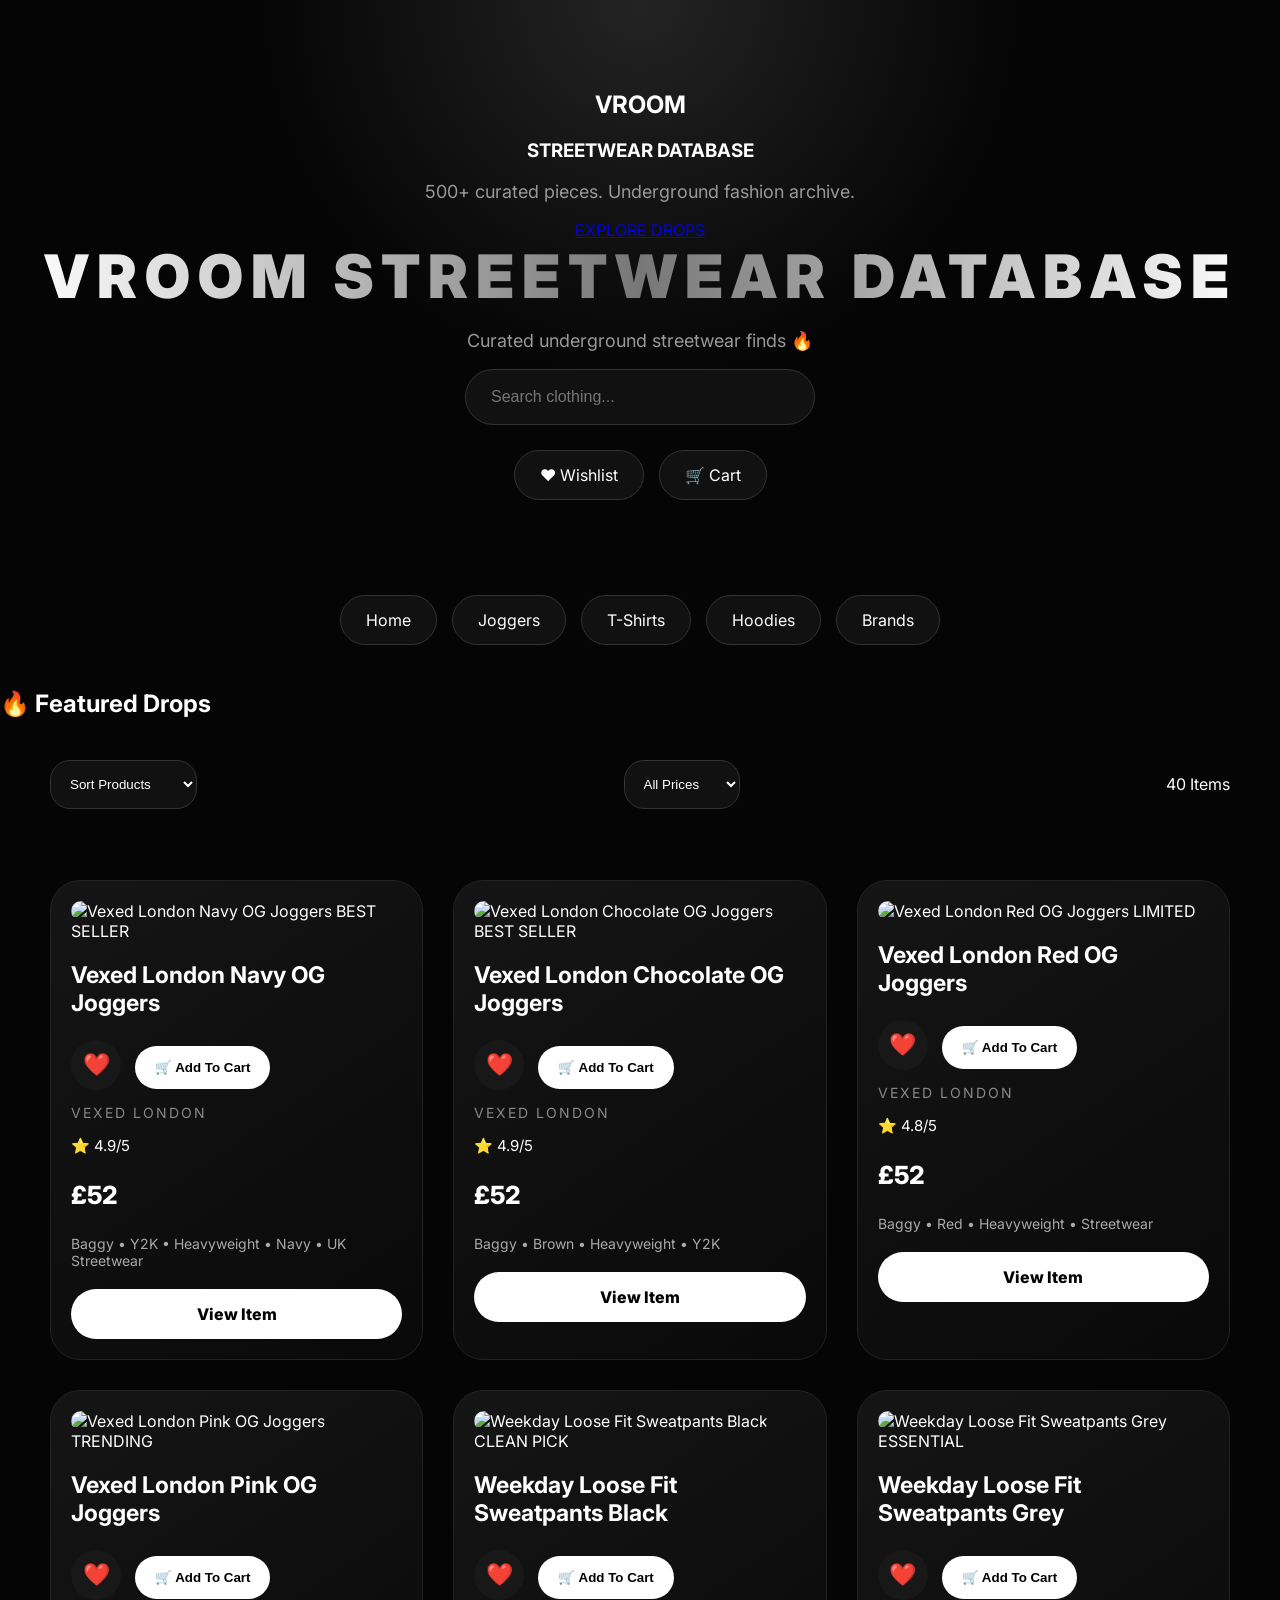
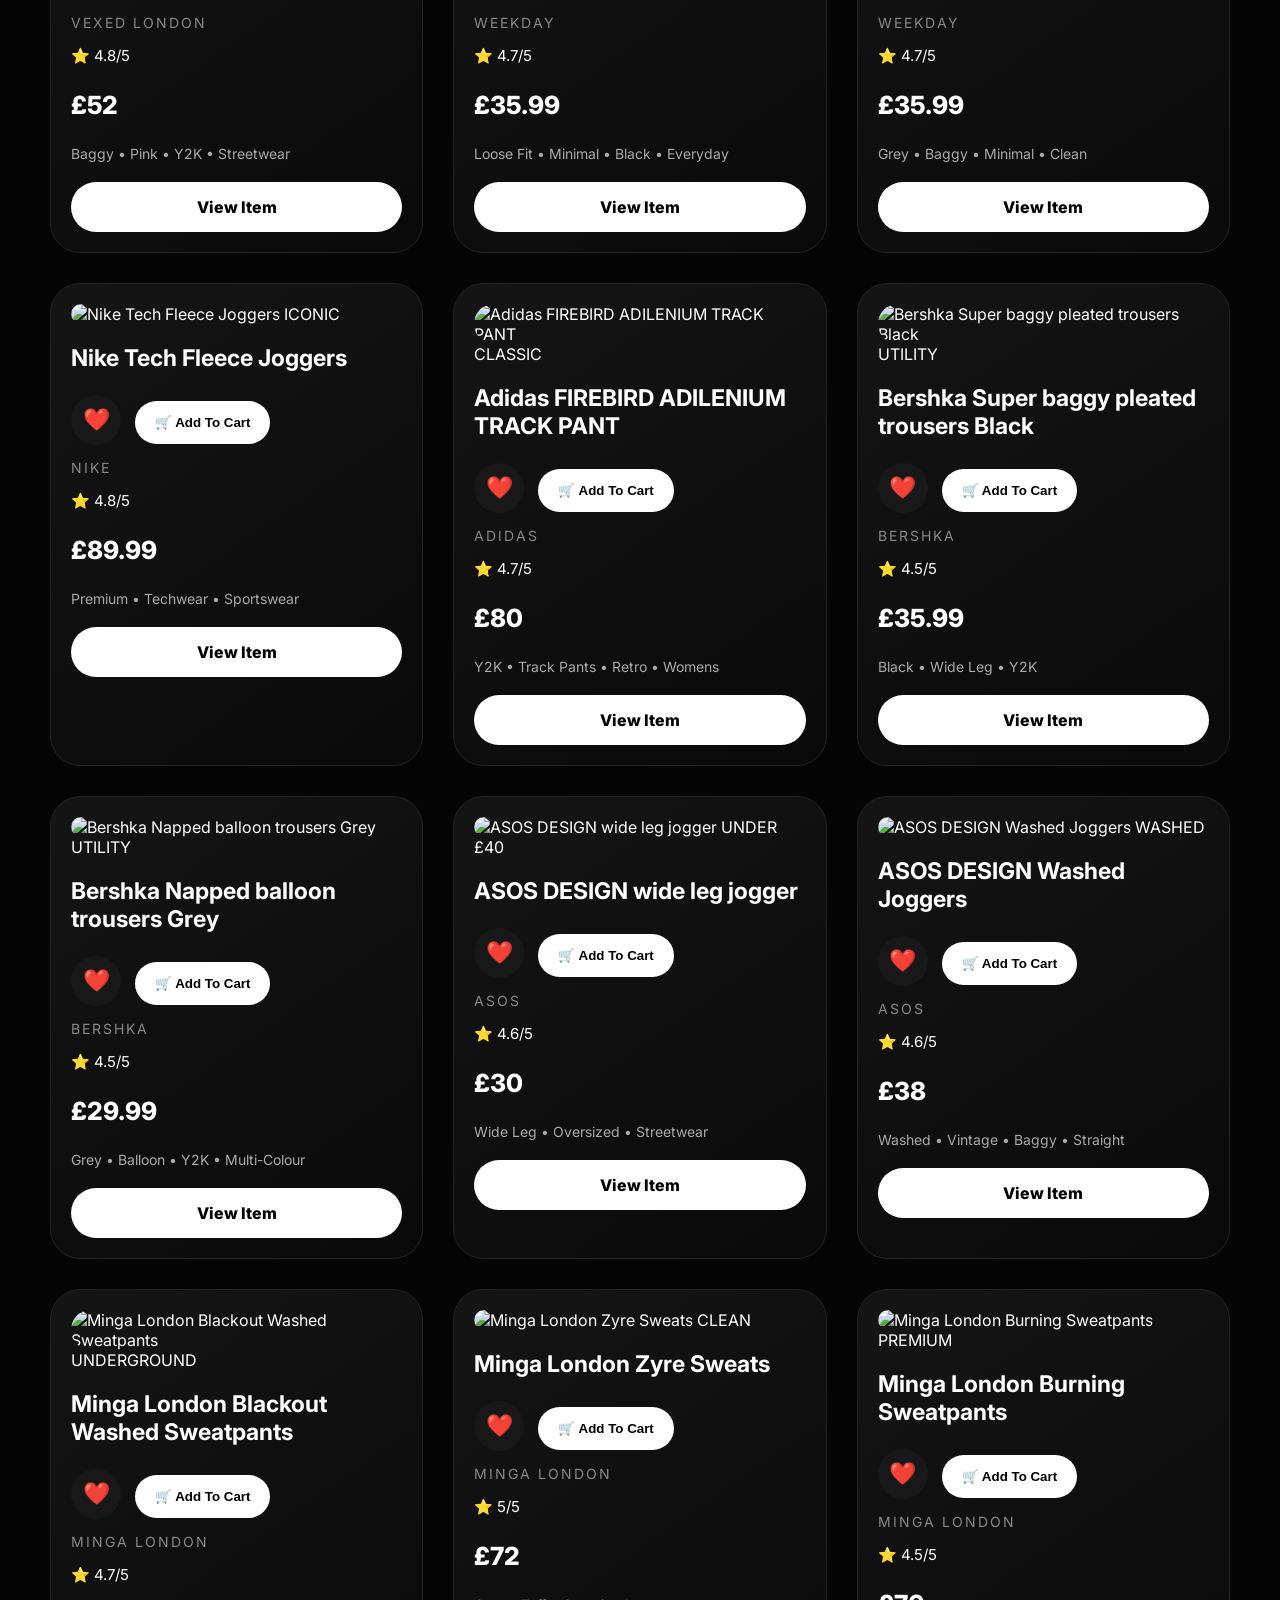
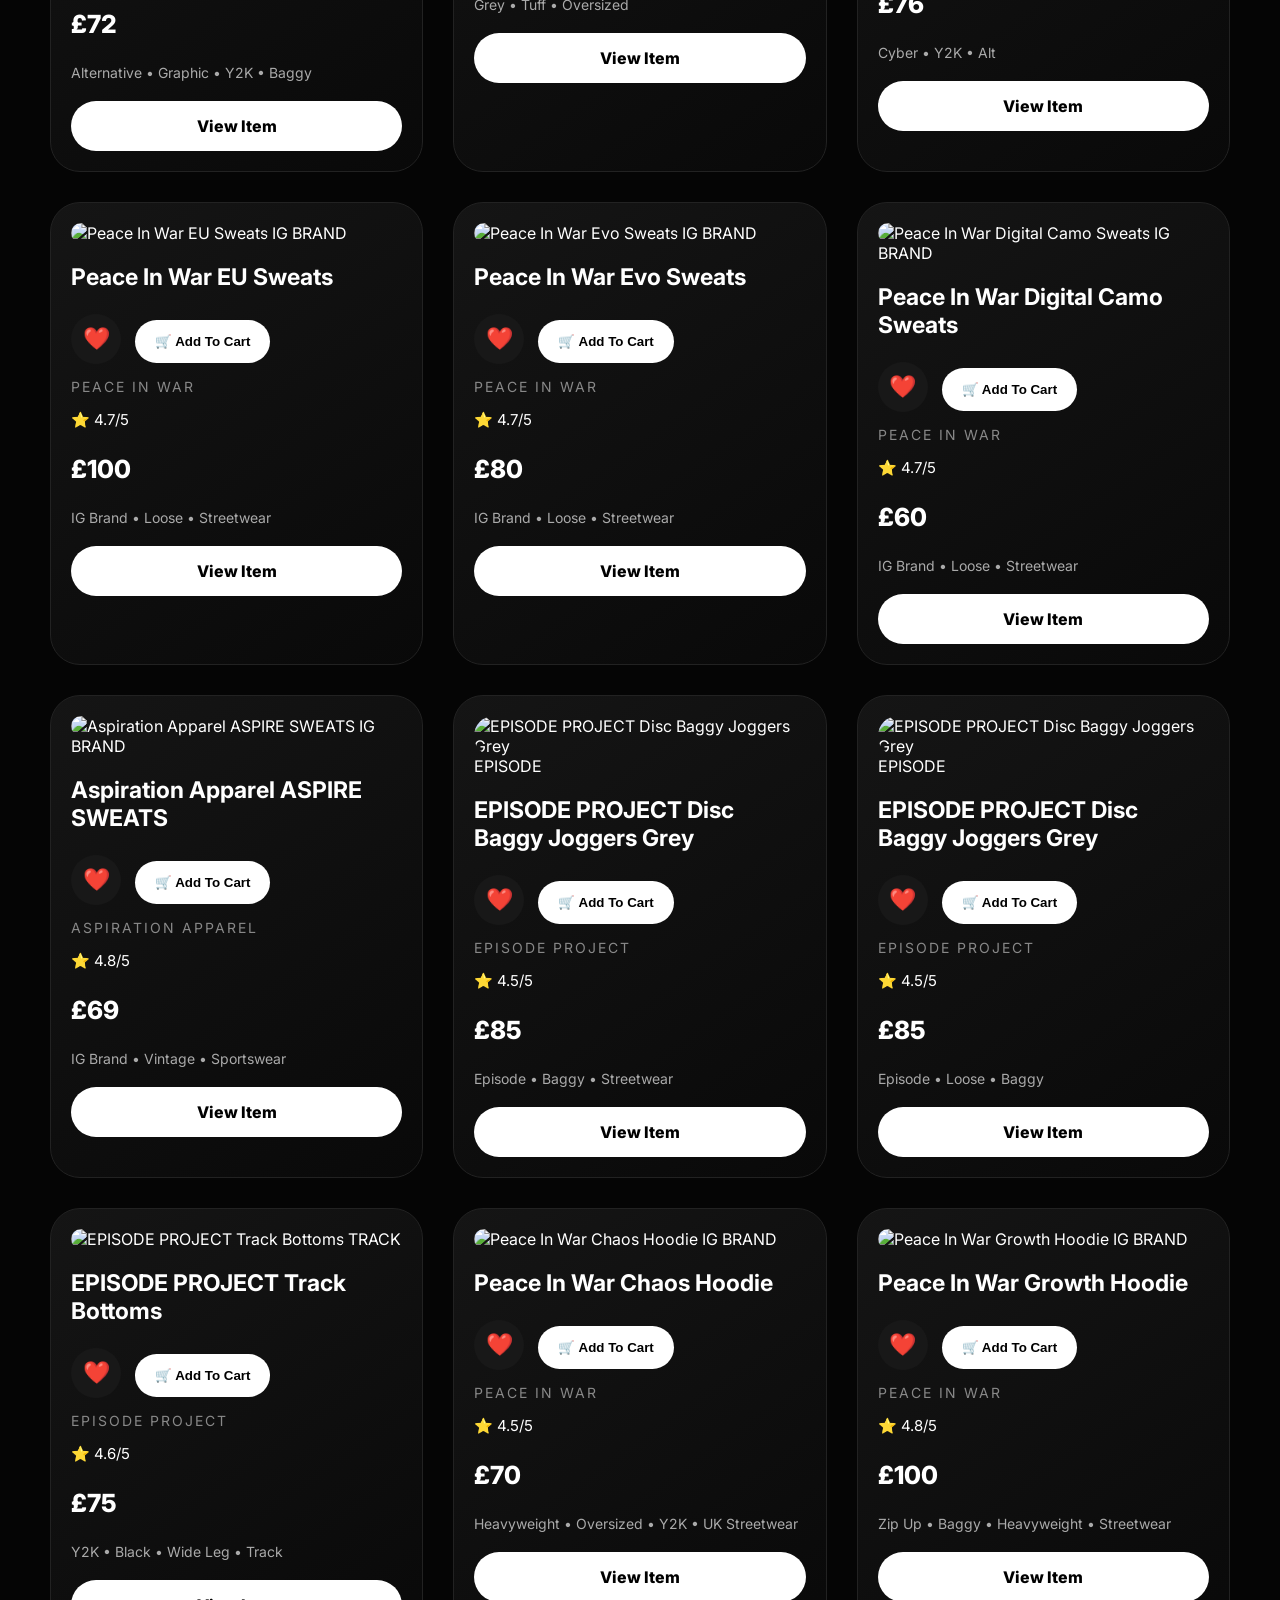
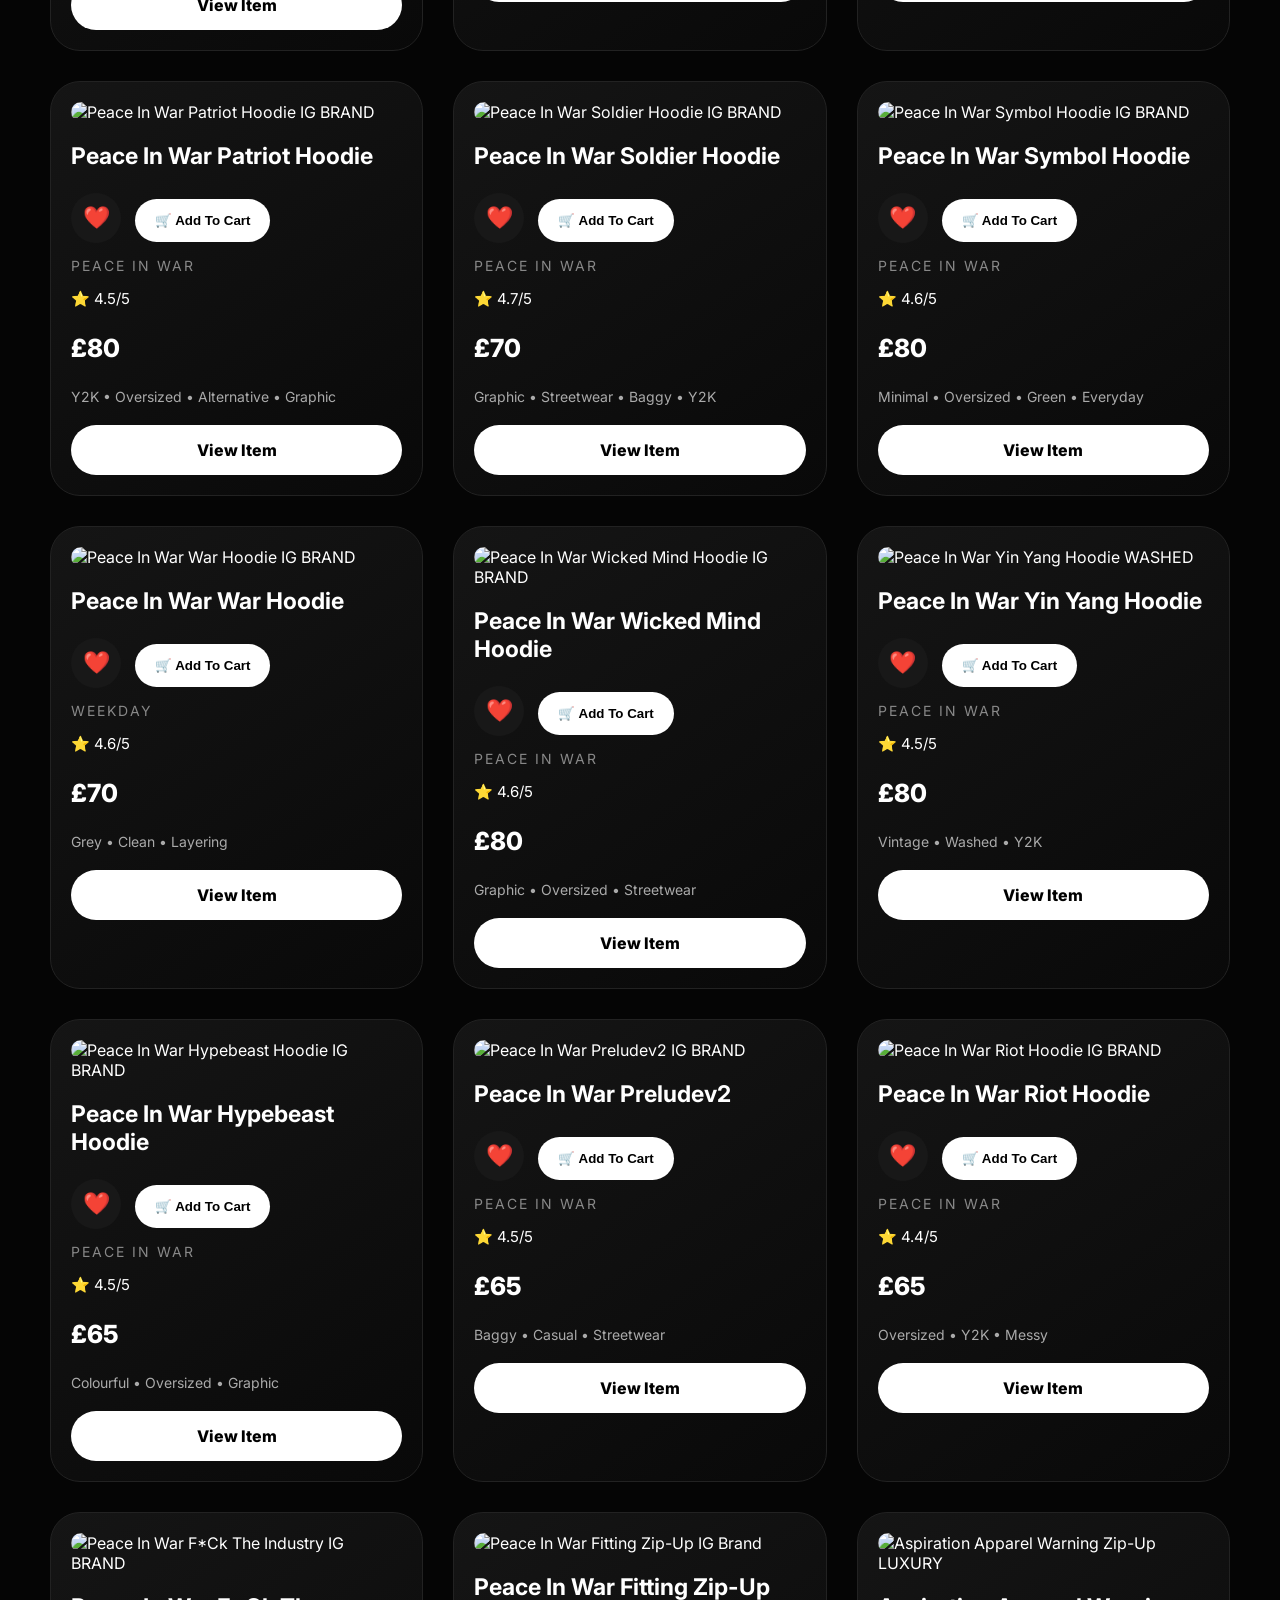
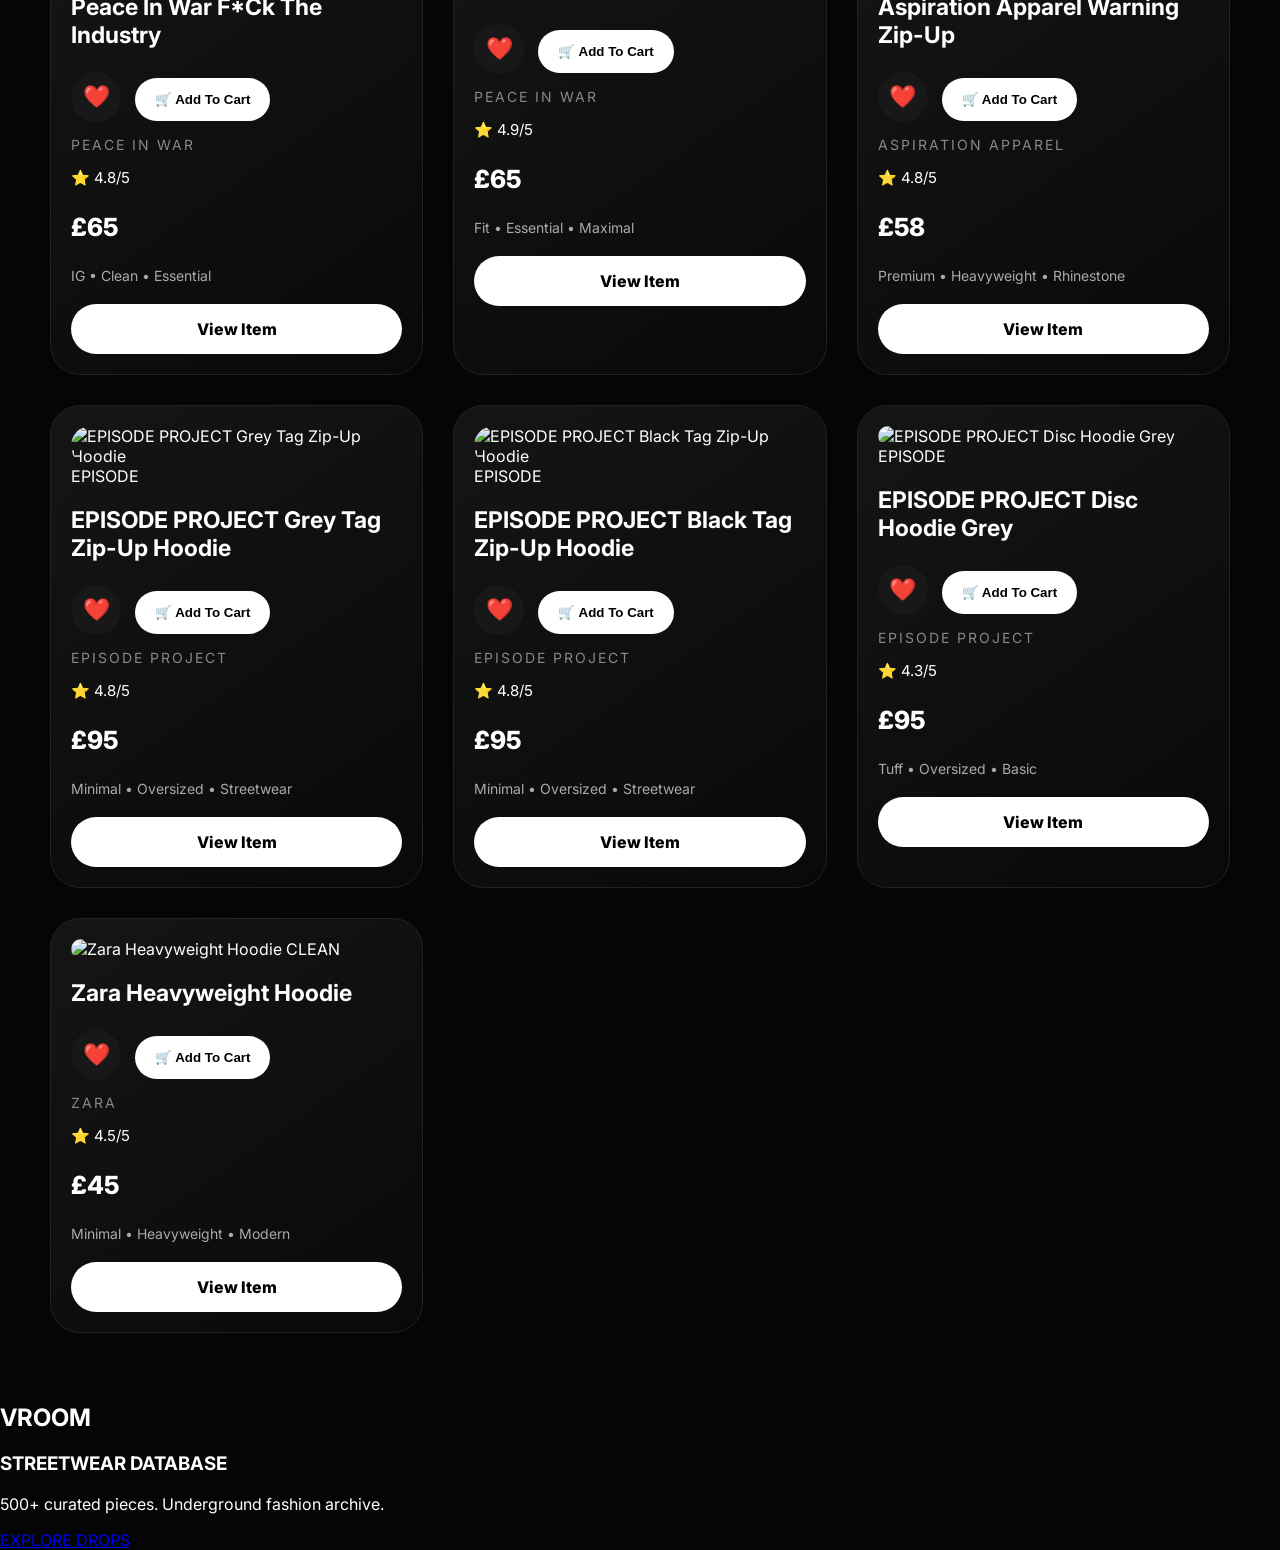
==== index.html @ 4688f082 "Add files via upload" ====
<!DOCTYPE html>
<html>

<head>

<title>VROOM STREETWEAR DATABASE</title>

<link rel="stylesheet" href="style.css">

<script src="products.js"></script>
<script defer src="script.js"></script>

</head>


<body>


<header>

<section class="hero-banner">


<div class="hero-text">

<h2>
VROOM
</h2>

<h3>
STREETWEAR DATABASE
</h3>

<p>
500+ curated pieces.
Underground fashion archive.
</p>


<a href="#product-container">
EXPLORE DROPS
</a>


</div>


</section>

<h1>VROOM STREETWEAR DATABASE</h1>

<p>Curated underground streetwear finds 🔥</p>


<input 
id="search" 
placeholder="Search clothing..." 
onkeyup="searchItems()"
>


<div class="top-buttons">

<a href="wishlist.html">
❤️ Wishlist
</a>

<a href="cart.html">
🛒 Cart
</a>

</div>


</header>



<nav>

<a href="index.html">
Home
</a>

<a href="joggers.html">
Joggers
</a>

<a href="tshirts.html">
T-Shirts
</a>

<a href="hoodies.html">
Hoodies
</a>

<a href="brands.html">
Brands
</a>

</nav>



<section class="hero">


<h2>🔥 Featured Drops</h2>


<div class="controls">

<select id="sort" onchange="sortProducts()">

<option value="default">
Sort Products
</option>

<option value="cheap">
Cheapest
</option>

<option value="expensive">
Most Expensive
</option>

<option value="rating">
Highest Rated
</option>

</select>


<select id="priceFilter" onchange="filterProducts()">

<option value="all">
All Prices
</option>

<option value="under25">
Under £25
</option>

<option value="under50">
Under £50
</option>

<option value="50to75">
£50 - £75
</option>

<option value="75to100">
£75 - £100
</option>

<option value="100plus">
£100+
</option>

</select>


<p id="count">
0 Items
</p>

</div>


<div class="cards" id="product-container">

</div>



</section>

<section class="hero-banner">

<div class="hero-text">

<h2>VROOM</h2>

<h3>STREETWEAR DATABASE</h3>

<p>500+ curated pieces. Underground fashion archive.</p>

<a href="#product-container">
EXPLORE DROPS
</a>

</div>

</section>



</body>

</html>
---- style.css ----
@import url('https://fonts.googleapis.com/css2?family=Inter:wght@400;600;800;900&display=swap');


*{
box-sizing:border-box;
}


body{

margin:0;
background:#050505;
color:white;
font-family:Inter,Arial,sans-serif;

}


/* BACKGROUND EFFECT */

body::before{

content:"";
position:fixed;
inset:0;
background:
radial-gradient(circle at top,#242424 0%,transparent 35%);

z-index:-1;

}



/* HEADER */

header{

text-align:center;
padding:70px 20px;

}


h1{

font-size:60px;
font-weight:900;
letter-spacing:8px;
margin:0;

background:linear-gradient(
90deg,
white,
#777,
white
);

background-clip:text;
-webkit-background-clip:text;
color:transparent;

}


header p{

color:#999;
font-size:18px;

}



/* SEARCH */

input{

background:#111;
border:1px solid #333;

color:white;

padding:18px 25px;

width:350px;
max-width:90%;

border-radius:50px;

font-size:16px;

outline:none;

transition:.3s;

}


input:focus{

border-color:white;
transform:scale(1.03);

}



/* NAV */

nav{

display:flex;
justify-content:center;
flex-wrap:wrap;
gap:15px;

padding:25px;

}


nav a,
.top-buttons a{

text-decoration:none;
color:white;

background:#111;

border:1px solid #333;

padding:14px 25px;

border-radius:40px;

transition:.3s;

}



nav a:hover,
.top-buttons a:hover{

background:white;
color:black;

transform:translateY(-5px);

}



/* TOP BUTTONS */

.top-buttons{

margin-top:25px;

display:flex;

justify-content:center;

gap:15px;

}



/* CONTROLS */


.controls{

display:flex;

justify-content:space-between;

align-items:center;

padding:20px 50px;

}



select{

background:#111;

color:white;

border:1px solid #333;

padding:15px;

border-radius:20px;

}



/* PRODUCT GRID */


.cards{

display:grid;

grid-template-columns:
repeat(auto-fit,minmax(280px,1fr));

gap:30px;

padding:50px;

}



/* PRODUCT CARD */


.card{

background:

linear-gradient(
145deg,
#151515,
#090909
);

border:1px solid #222;

border-radius:30px;

padding:20px;

overflow:hidden;

transition:.4s;

position:relative;

}



.card:hover{

transform:
translateY(-12px)
scale(1.02);


border-color:#666;


box-shadow:
0 20px 50px rgba(0,0,0,.7);

}



/* IMAGE */


.card img{

width:100%;

height:350px;

object-fit:cover;

border-radius:25px;

}



/* TEXT */


.card h3{

font-size:23px;

margin-top:20px;

}


.brand{

color:#888;

font-size:14px;

text-transform:uppercase;

letter-spacing:2px;

}


.rating{

font-size:15px;

}


.price{

font-size:25px;

font-weight:800;

}


.tags{

color:#aaa;

font-size:14px;

}



/* BUTTONS */


.card button{

border:none;

cursor:pointer;

}



.fav{

background:#181818;

color:white;

font-size:22px;

border-radius:50%;

width:50px;

height:50px;

transition:.3s;

}



.fav:hover{

transform:scale(1.2);

}



.fav.active{

background:#ff2d55;

}



.cart-btn{

background:white;

color:black;

padding:14px 20px;

border-radius:30px;

font-weight:700;

margin-left:10px;

transition:.3s;

}



.cart-btn:hover{

transform:scale(1.05);

}



/* BUY BUTTON */


.card a{

display:block;

text-align:center;

margin-top:20px;

padding:15px;

border-radius:30px;

background:white;

color:black;

font-weight:800;

text-decoration:none;

transition:.3s;

}


.card a:hover{

background:#aaa;

}



/* MOBILE */


@media(max-width:700px){


h1{

font-size:35px;

letter-spacing:4px;

}


.cards{

padding:20px;

}


.controls{

padding:20px;

}


.card img{

height:280px;

}
/* ANIMATED BACKGROUND */

body::after{

content:"";

position:fixed;

width:100%;
height:100%;

top:0;
left:0;

background-image:
linear-gradient(
rgba(255,255,255,.03) 1px,
transparent 1px
),
linear-gradient(
90deg,
rgba(255,255,255,.03) 1px,
transparent 1px
);

background-size:40px 40px;

animation:gridMove 15s linear infinite;

pointer-events:none;

z-index:-1;

}


@keyframes gridMove{

from{
transform:translateY(0);
}

to{
transform:translateY(40px);
}

}
.hero-banner{

height:500px;

margin:40px;

border-radius:40px;

background:

linear-gradient(
rgba(0,0,0,.5),
rgba(0,0,0,.8)
),

url("https://picsum.photos/1600/900");


background-size:cover;

display:flex;

align-items:center;

justify-content:center;

text-align:center;

overflow:hidden;

}



.hero-text h2{

font-size:100px;

letter-spacing:20px;

margin:0;

}


.hero-text h3{

font-size:35px;

letter-spacing:8px;

}



.hero-text p{

color:#aaa;

font-size:20px;

}



.hero-text a{

display:inline-block;

margin-top:25px;

padding:18px 40px;

background:white;

color:black;

border-radius:40px;

font-weight:900;

text-decoration:none;

}

.controls{

display:flex;

justify-content:center;

align-items:center;

gap:20px;

margin:30px 0;

flex-wrap:wrap;

}


.controls select{

background:#111;

color:white;

border:1px solid #333;

padding:12px 18px;

border-radius:15px;

font-size:15px;

cursor:pointer;

transition:.25s;

}


.controls select:hover{

background:#1a1a1a;

border-color:#666;

}


#count{

background:#111;

padding:12px 18px;

border-radius:15px;

border:1px solid #333;

font-weight:bold;

}
}
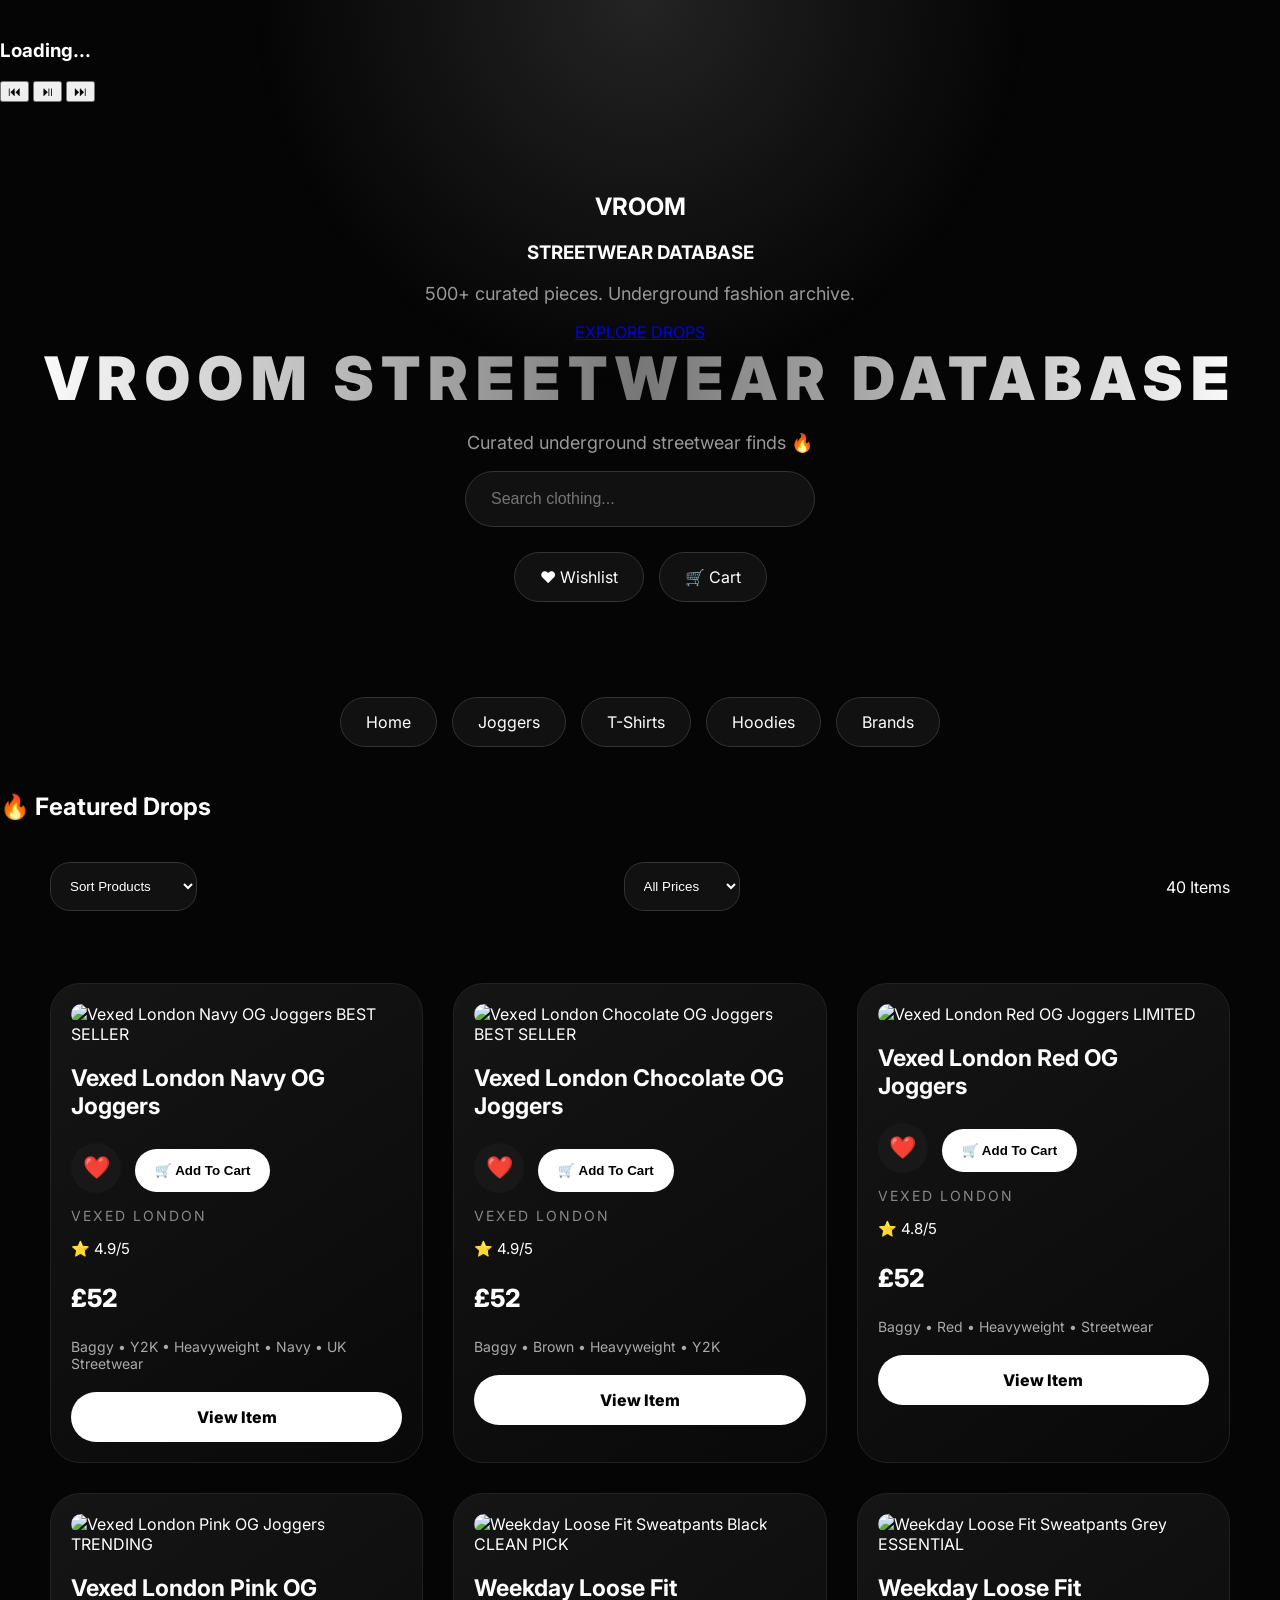
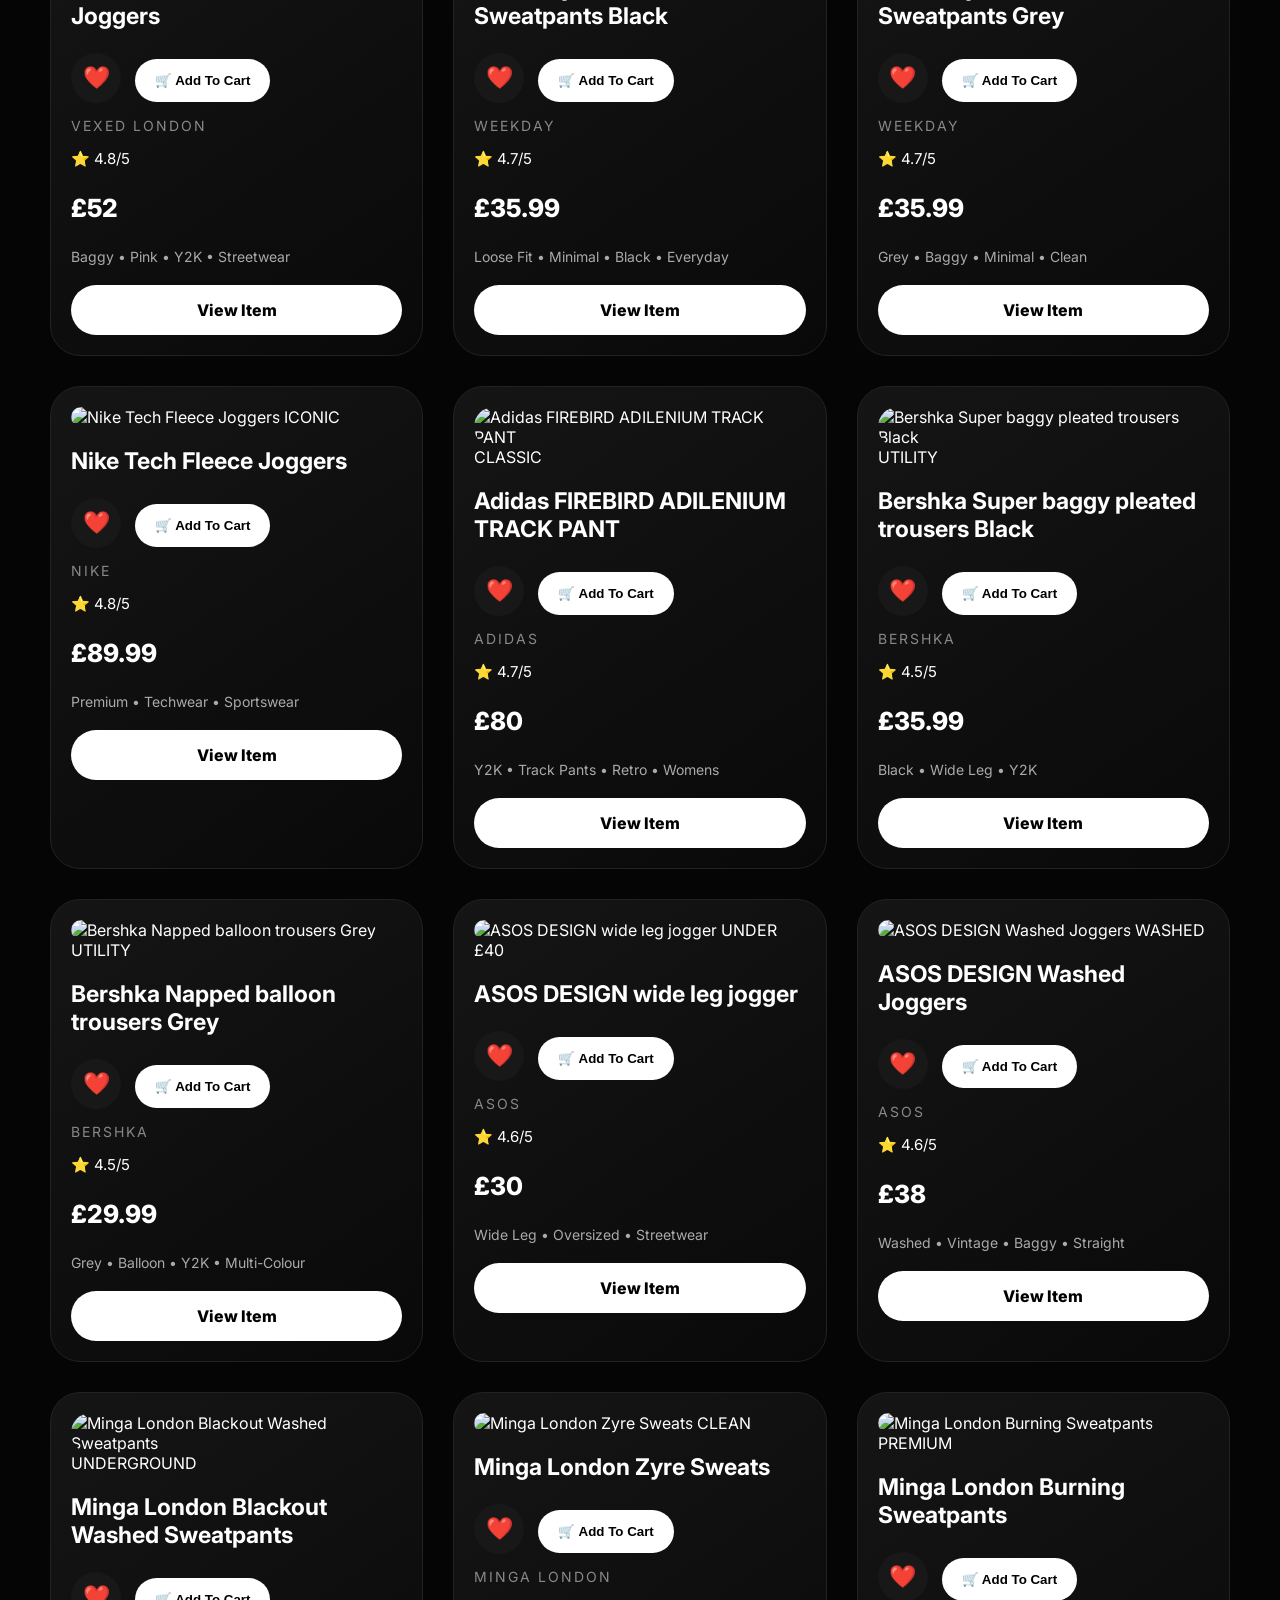
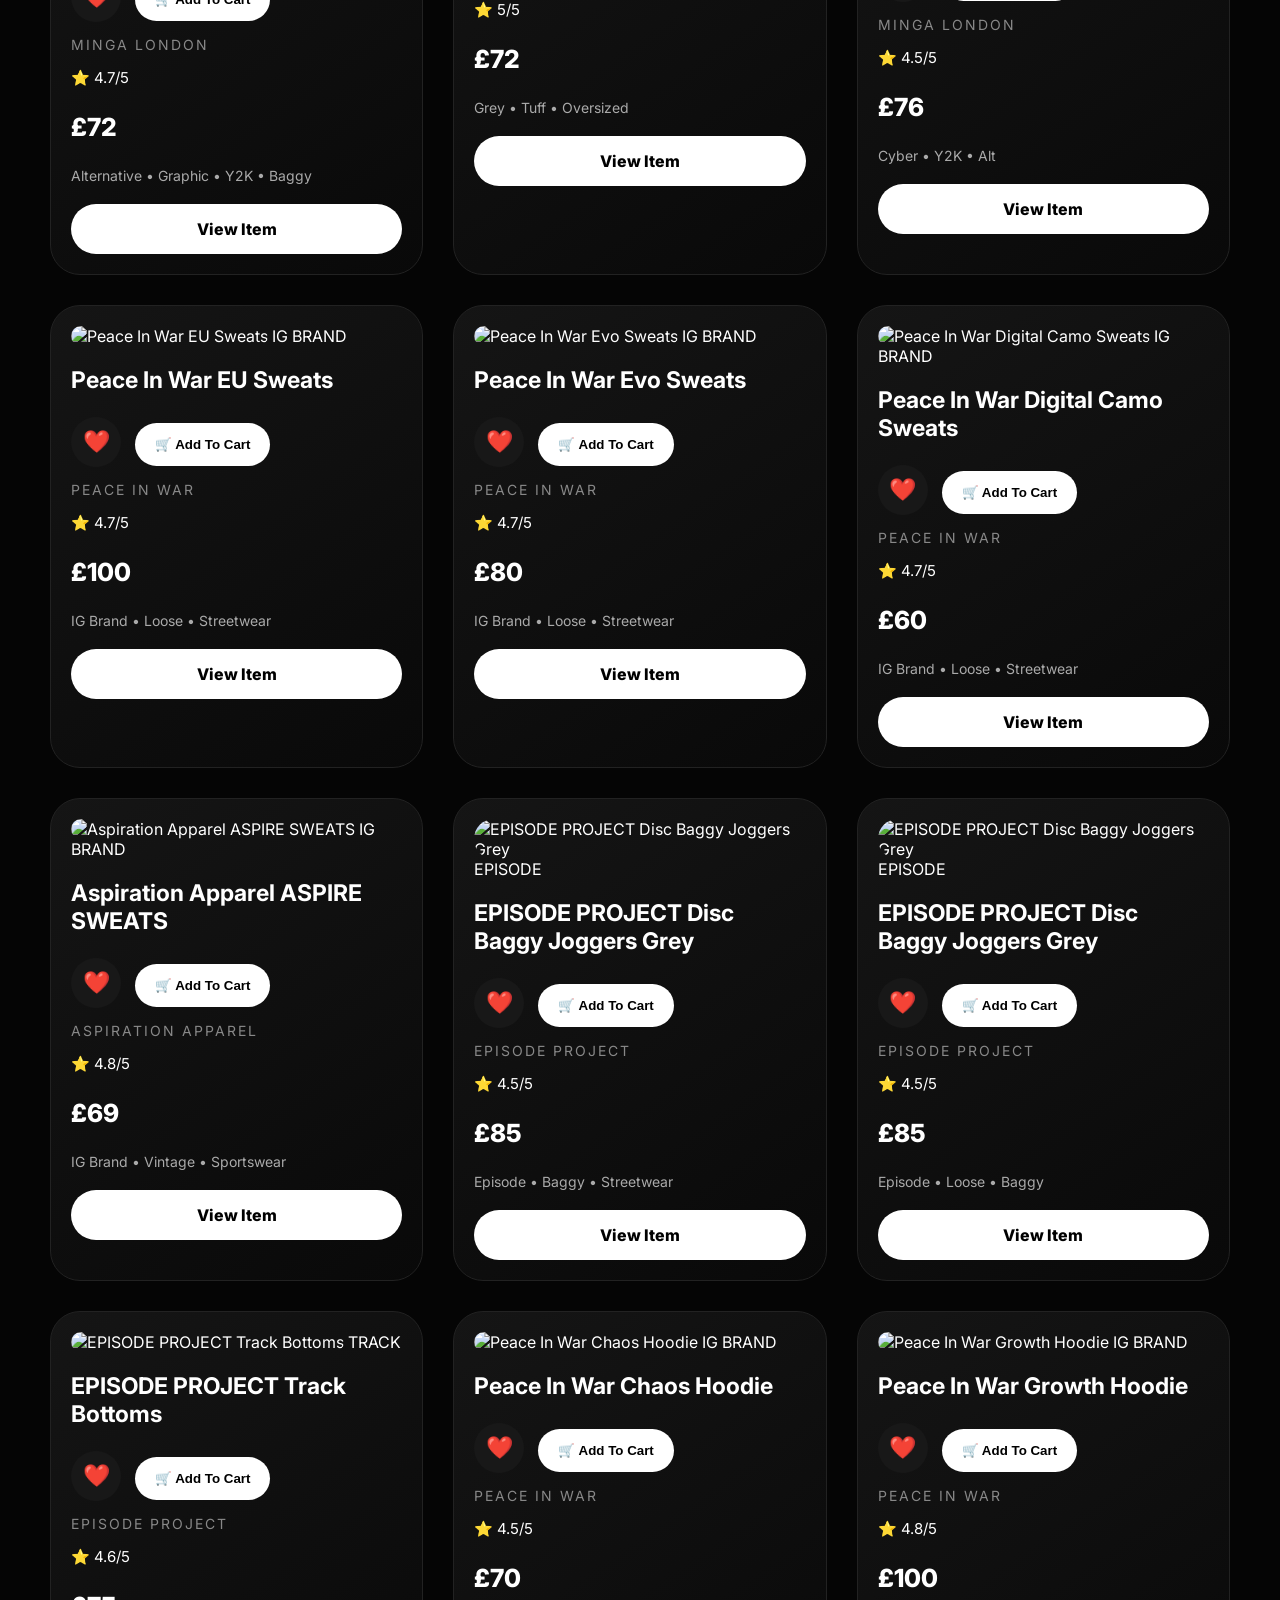
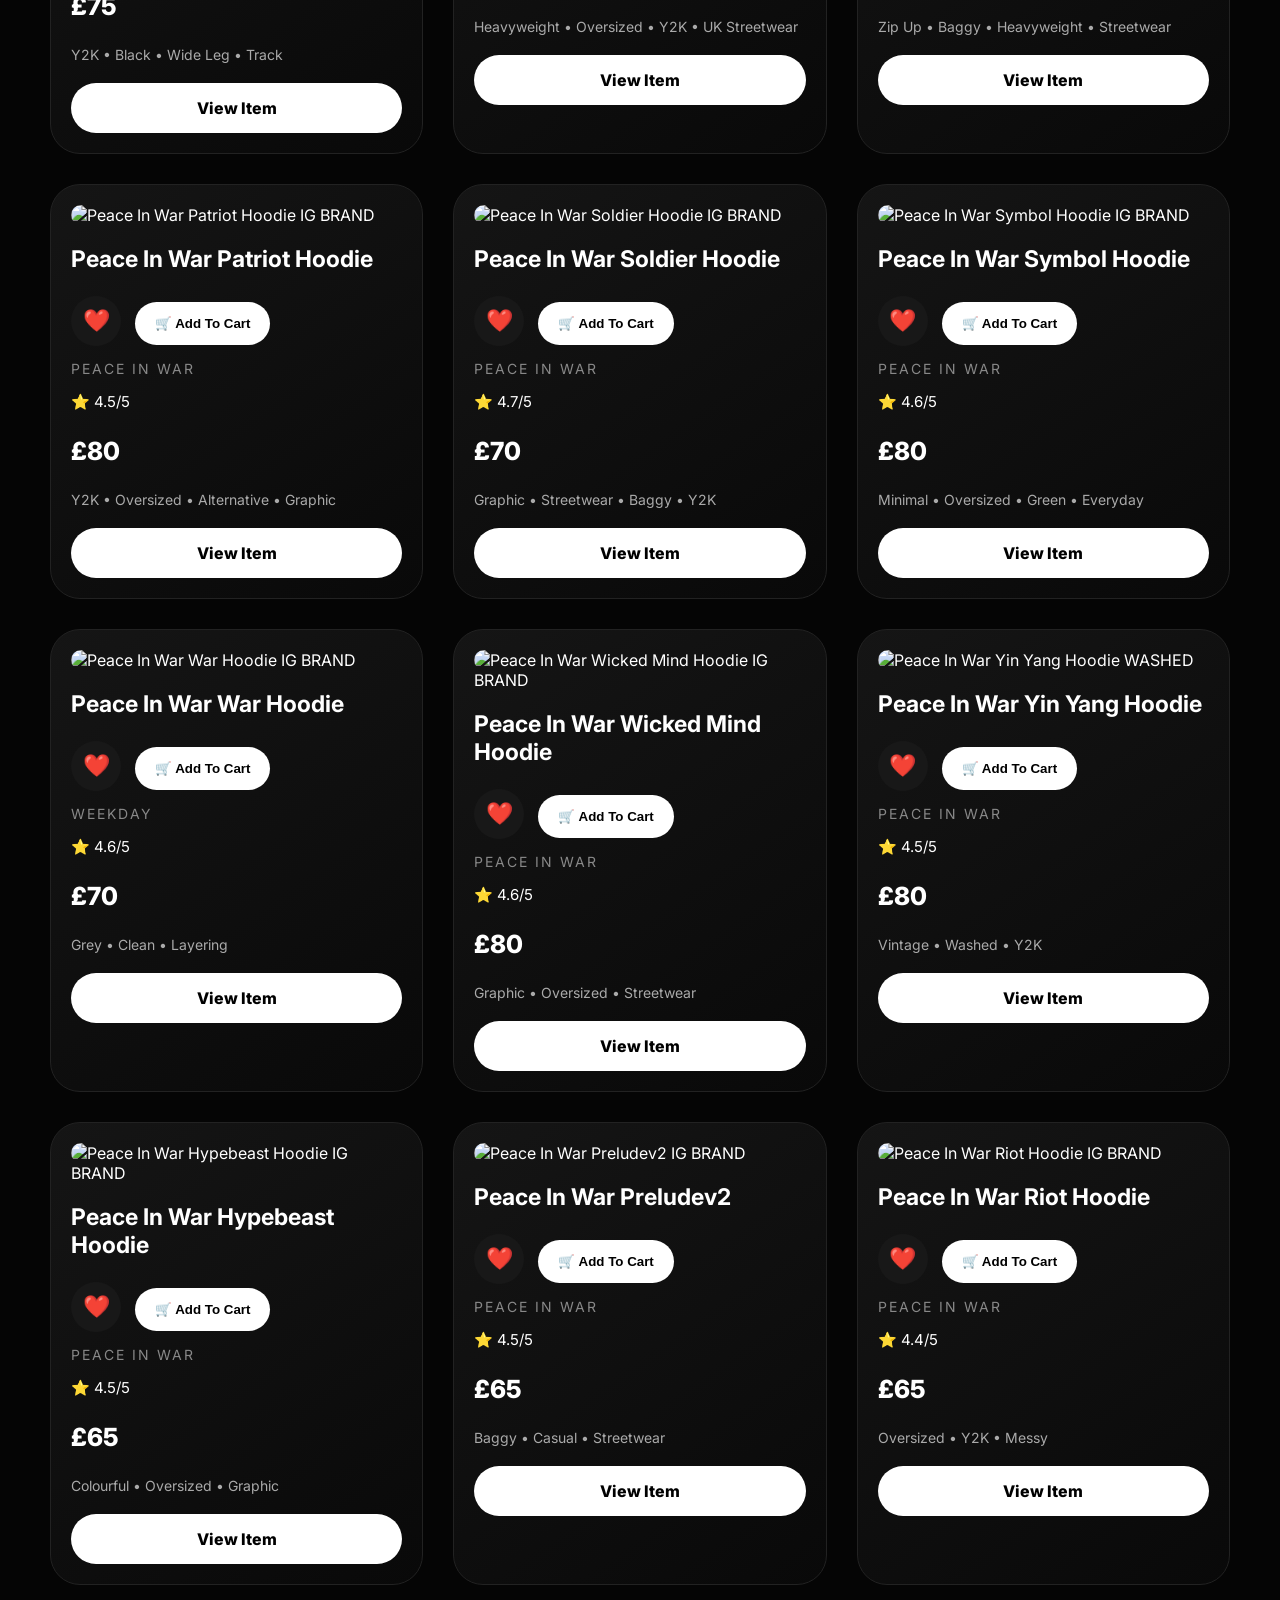
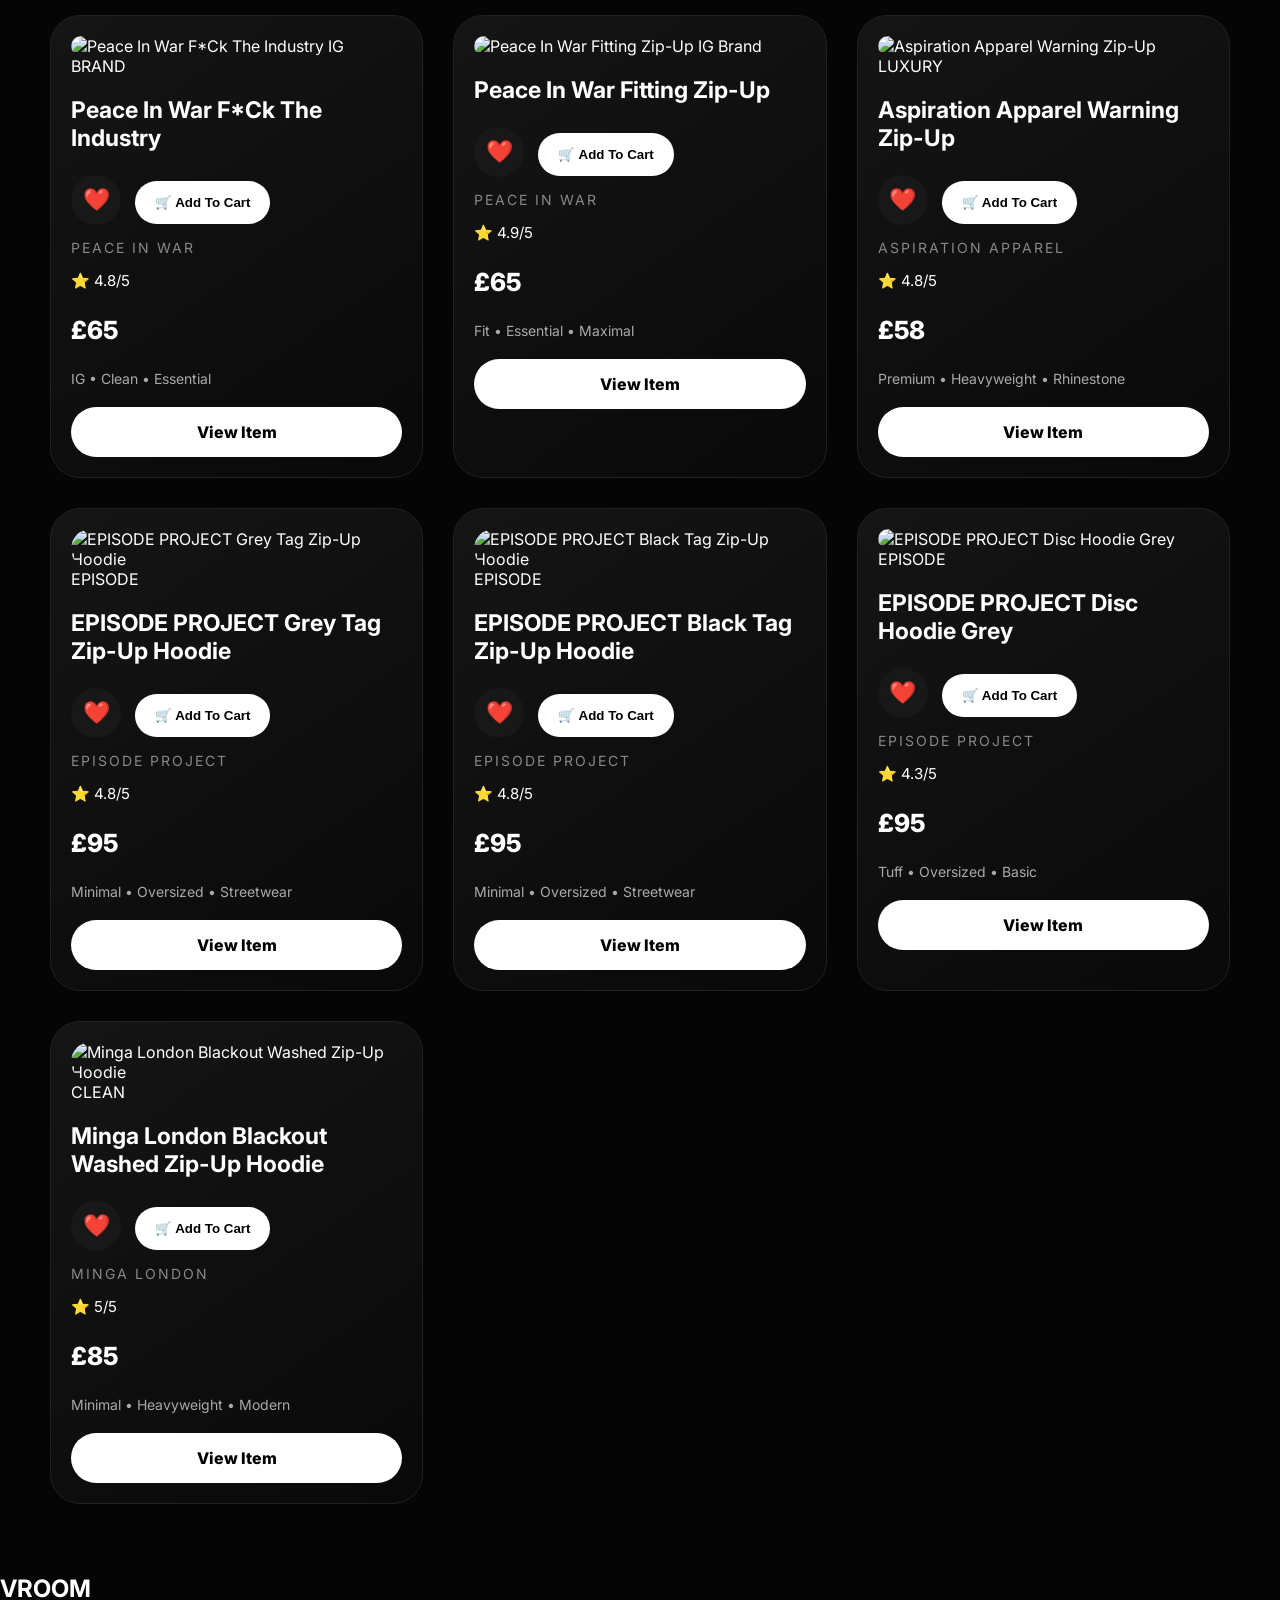
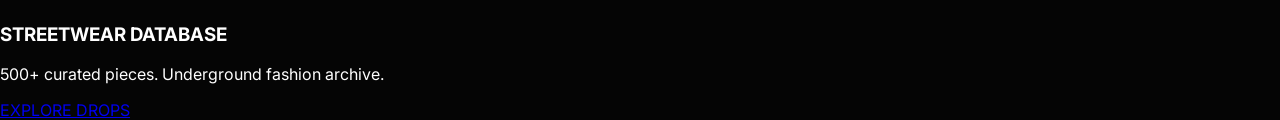
==== commit f06c2a05: "Update index.html" ====
--- a/index.html
+++ b/index.html
@@ -12,7 +12,42 @@
 
 </head>
 
-
+<div class="music-player">
+
+<img id="song-cover" src="">
+
+<div>
+<h3 id="song-title">
+Loading...
+</h3>
+
+<p id="song-artist">
+</p>
+</div>
+
+
+<button onclick="VROOMPlayer.previous()">
+⏮
+</button>
+
+
+<button onclick="VROOMPlayer.toggle()">
+⏯
+</button>
+
+
+<button onclick="VROOMPlayer.next()">
+⏭
+</button>
+
+</div>
+
+
+<script type="module" src="music/MusicPlayer.js"></script>
+
+</body>
+</html>
+  
 <body>
 
 
@@ -197,4 +232,4 @@
 
 </body>
 
-</html>+</html>
